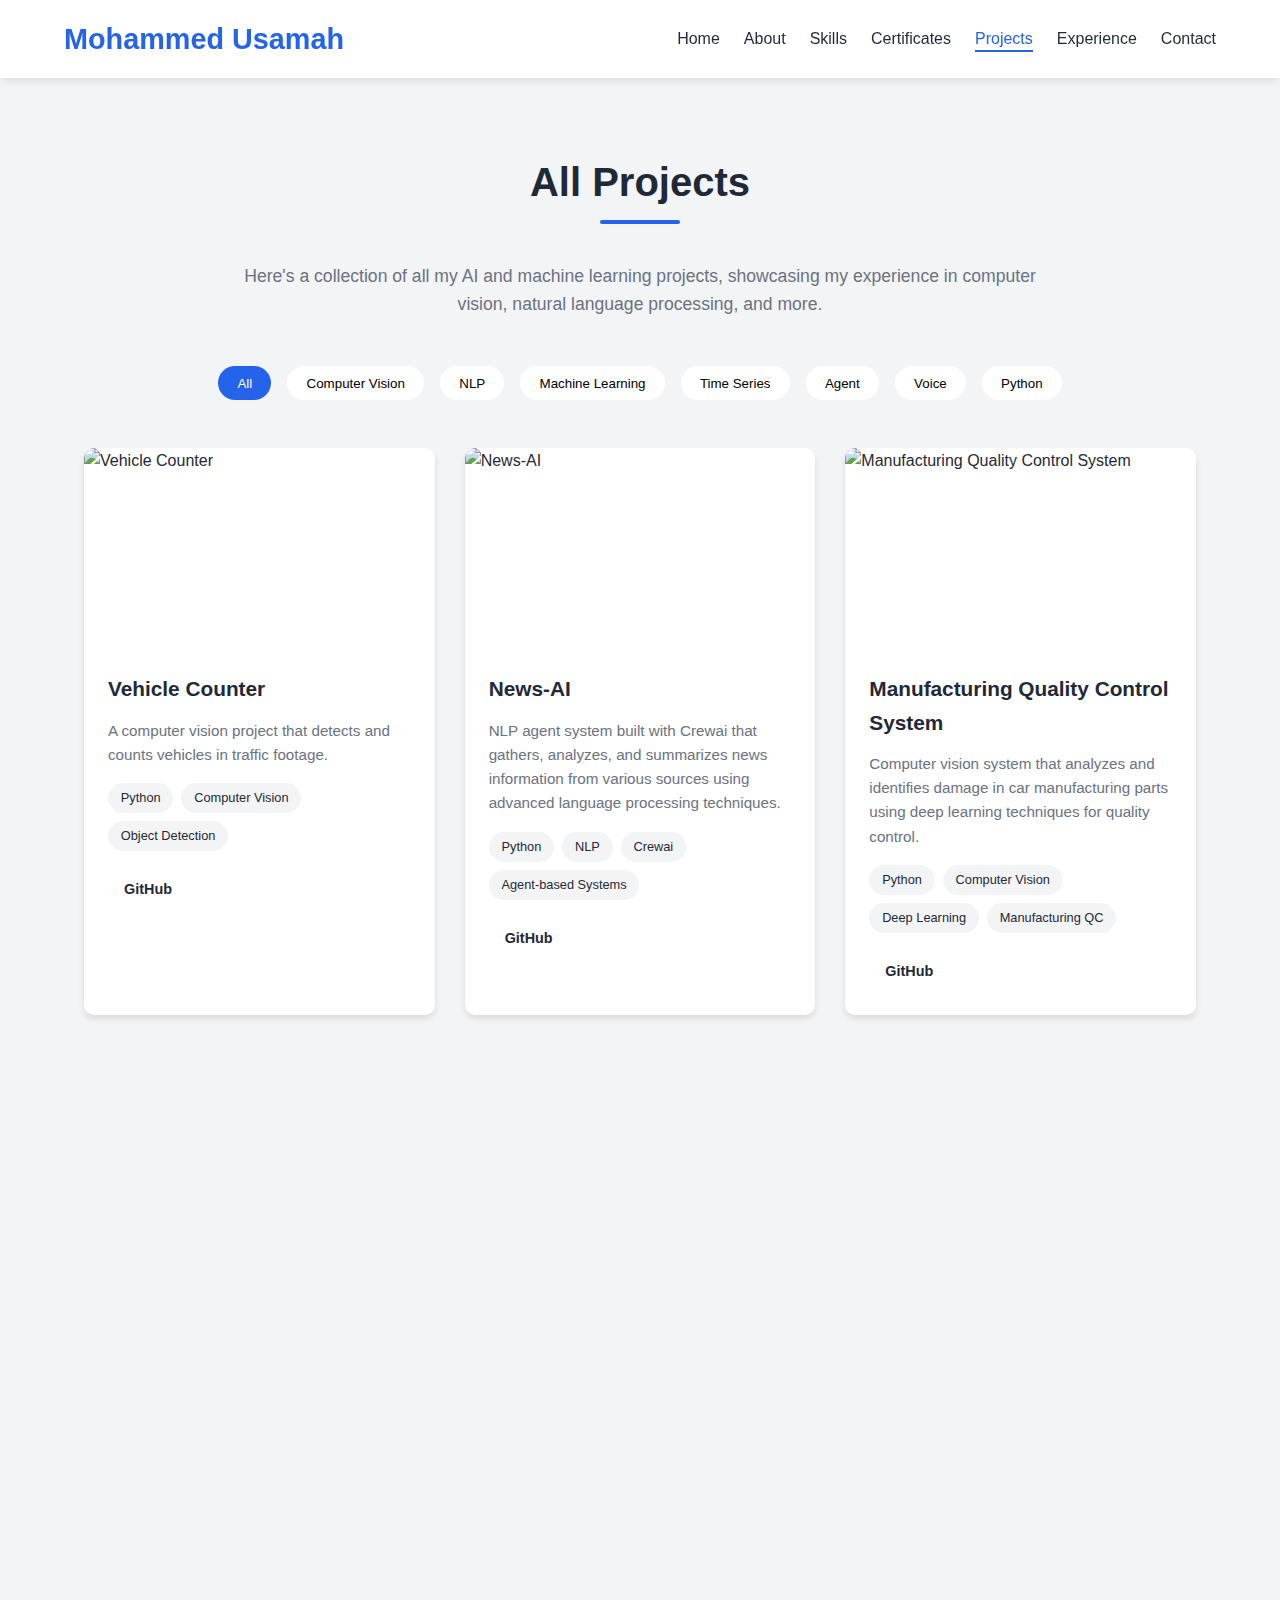
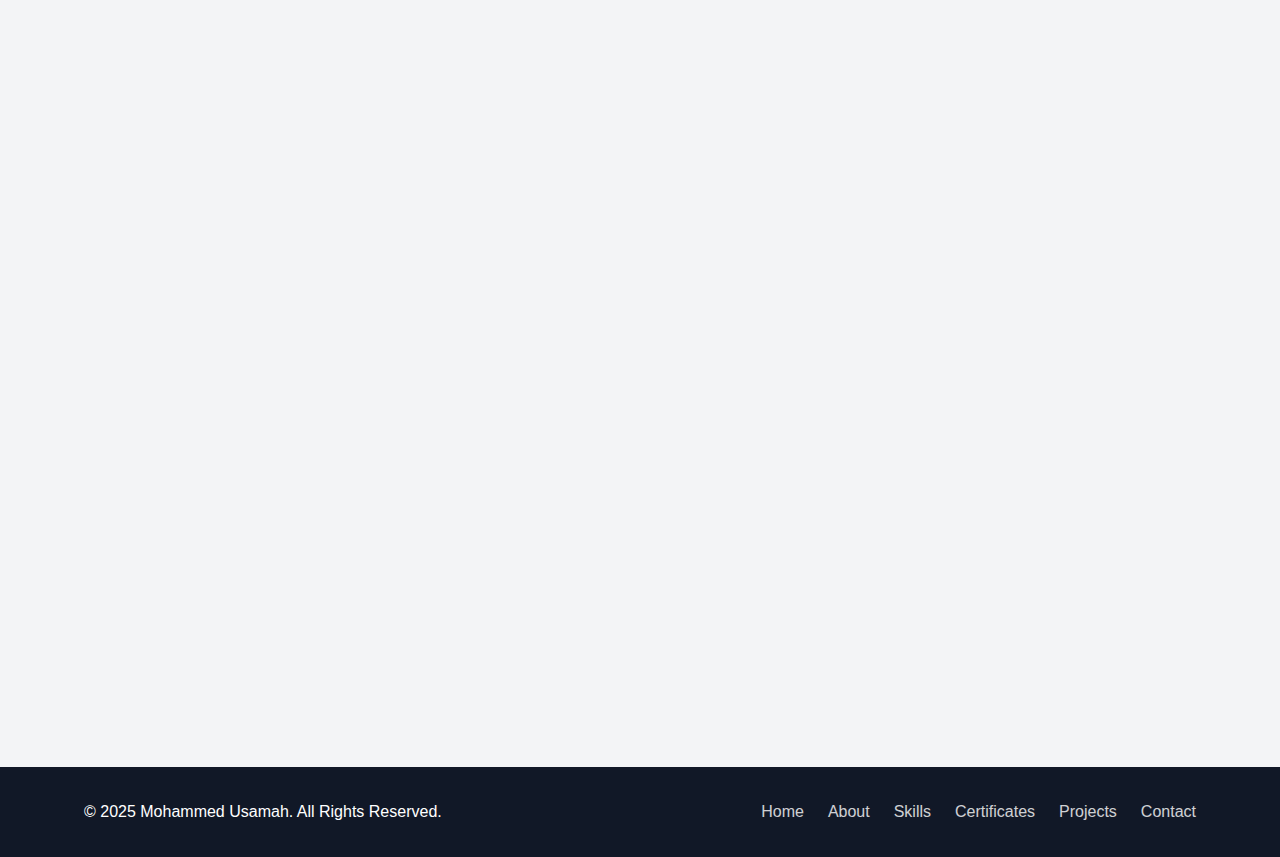
==== projects.html @ 5233985c "portfolio" ====
<!DOCTYPE html>
<html lang="en">
<head>
    <meta charset="UTF-8">
    <meta name="viewport" content="width=device-width, initial-scale=1.0">
    <title>Projects - Mohammed Usamah</title>
    <link rel="stylesheet" href="assets/css/style.css">
    <link rel="stylesheet" href="https://cdnjs.cloudflare.com/ajax/libs/font-awesome/6.4.0/css/all.min.css">
</head>
<body>
    <header>
        <nav>
            <div class="logo">
                <h1>Mohammed Usamah</h1>
            </div>
            <div class="menu-toggle">
                <i class="fas fa-bars"></i>
            </div>
            <ul class="nav-menu">
                <li><a href="index.html#home">Home</a></li>
                <li><a href="index.html#about">About</a></li>
                <li><a href="index.html#skills">Skills</a></li>
                <li><a href="index.html#certificates">Certificates</a></li>
                <li><a href="projects.html" class="active">Projects</a></li>
                <li><a href="index.html#experience">Experience</a></li>
                <li><a href="index.html#contact">Contact</a></li>
            </ul>
        </nav>
    </header>

    <section class="projects-page">
        <div class="container">
            <h1 class="section-title">All Projects</h1>
            <p class="projects-intro">
                Here's a collection of all my AI and machine learning projects, showcasing my experience in computer vision, natural language processing, and more.
            </p>
            
            <div class="project-filters">
                <button class="filter-btn active" data-filter="all">All</button>
                <button class="filter-btn" data-filter="computer-vision">Computer Vision</button>
                <button class="filter-btn" data-filter="nlp">NLP</button>
                <button class="filter-btn" data-filter="machine-learning">Machine Learning</button>
                <button class="filter-btn" data-filter="time-series">Time Series</button>
                <button class="filter-btn" data-filter="agent">Agent</button>
                <button class="filter-btn" data-filter="voice">Voice</button>
                <button class="filter-btn" data-filter="python">Python</button>
            </div>
            
            <div class="projects-grid">
                <!-- Project 1: Vehicle Counter -->
                <div class="project-card" data-category="computer-vision">
                    <div class="project-img">
                        <img src="https://images.unsplash.com/photo-1449965408869-eaa3f722e40d?ixlib=rb-4.0.3&ixid=M3wxMjA3fDB8MHxwaG90by1wYWdlfHx8fGVufDB8fHx8fA%3D%3D&auto=format&fit=crop&w=1470&q=80" alt="Vehicle Counter">
                    </div>
                    <div class="project-info">
                        <h3>Vehicle Counter</h3>
                        <p>A computer vision project that detects and counts vehicles in traffic footage.</p>
                        <div class="project-tags">
                            <span>Python</span>
                            <span>Computer Vision</span>
                            <span>Object Detection</span>
                        </div>
                        <div class="project-links">
                            <a href="https://github.com/M-Usamah/vechicle-counter" target="_blank" class="btn small-btn">GitHub</a>
                        </div>
                    </div>
                </div>

                <!-- Project 2: News-AI -->
                <div class="project-card" data-category="nlp agent">
                    <div class="project-img">
                        <img src="https://images.unsplash.com/photo-1585829365295-ab7cd400c167?ixlib=rb-4.0.3&ixid=M3wxMjA3fDB8MHxwaG90by1wYWdlfHx8fGVufDB8fHx8fA%3D%3D&auto=format&fit=crop&w=1470&q=80" alt="News-AI">
                    </div>
                    <div class="project-info">
                        <h3>News-AI</h3>
                        <p>NLP agent system built with Crewai that gathers, analyzes, and summarizes news information from various sources using advanced language processing techniques.</p>
                        <div class="project-tags">
                            <span>Python</span>
                            <span>NLP</span>
                            <span>Crewai</span>
                            <span>Agent-based Systems</span>
                        </div>
                        <div class="project-links">
                            <a href="https://github.com/M-Usamah/News-AI" target="_blank" class="btn small-btn">GitHub</a>
                        </div>
                    </div>
                </div>

                <!-- Project 3: Manufacturing Quality Control System -->
                <div class="project-card" data-category="computer-vision machine-learning">
                    <div class="project-img">
                        <img src="https://images.unsplash.com/photo-1595078475395-e8732d2d434a?ixlib=rb-4.0.3&ixid=M3wxMjA3fDB8MHxwaG90by1wYWdlfHx8fGVufDB8fHx8fA%3D%3D&auto=format&fit=crop&w=1470&q=80" alt="Manufacturing Quality Control System">
                    </div>
                    <div class="project-info">
                        <h3>Manufacturing Quality Control System</h3>
                        <p>Computer vision system that analyzes and identifies damage in car manufacturing parts using deep learning techniques for quality control.</p>
                        <div class="project-tags">
                            <span>Python</span>
                            <span>Computer Vision</span>
                            <span>Deep Learning</span>
                            <span>Manufacturing QC</span>
                        </div>
                        <div class="project-links">
                            <a href="https://github.com/M-Usamah/Damage_Detection" target="_blank" class="btn small-btn">GitHub</a>
                        </div>
                    </div>
                </div>

                <!-- Project 4: House Price Prediction -->
                <div class="project-card" data-category="machine-learning">
                    <div class="project-img">
                        <img src="https://images.unsplash.com/photo-1560518883-ce09059eeffa?ixlib=rb-4.0.3&ixid=M3wxMjA3fDB8MHxwaG90by1wYWdlfHx8fGVufDB8fHx8fA%3D%3D&auto=format&fit=crop&w=1473&q=80" alt="House Price Prediction">
                    </div>
                    <div class="project-info">
                        <h3>House Price Prediction</h3>
                        <p>Machine learning model that predicts house prices based on various features like location, size, and amenities using regression techniques.</p>
                        <div class="project-tags">
                            <span>Python</span>
                            <span>Regression</span>
                            <span>Data Analysis</span>
                            <span>Feature Engineering</span>
                        </div>
                        <div class="project-links">
                            <a href="https://github.com/M-Usamah/HousePrediction" target="_blank" class="btn small-btn">GitHub</a>
                        </div>
                    </div>
                </div>

                <!-- Project 5: Car Price Prediction -->
                <div class="project-card" data-category="machine-learning">
                    <div class="project-img">
                        <img src="https://images.unsplash.com/photo-1542282088-72c9c27ed0cd?ixlib=rb-4.0.3&ixid=M3wxMjA3fDB8MHxwaG90by1wYWdlfHx8fGVufDB8fHx8fA%3D%3D&auto=format&fit=crop&w=1374&q=80" alt="Car Price Prediction">
                    </div>
                    <div class="project-info">
                        <h3>Car Price Prediction</h3>
                        <p>Predictive model that estimates car prices based on features like make, model, year, and specifications using machine learning algorithms.</p>
                        <div class="project-tags">
                            <span>Python</span>
                            <span>Regression</span>
                            <span>Jupyter Notebook</span>
                            <span>Exploratory Data Analysis</span>
                        </div>
                        <div class="project-links">
                            <a href="https://github.com/M-Usamah/Car-Prediction" target="_blank" class="btn small-btn">GitHub</a>
                        </div>
                    </div>
                </div>

                <!-- Project 5: BTC Price Prediction -->
                <div class="project-card" data-category="machine-learning time-series">
                    <div class="project-img">
                        <img src="https://images.unsplash.com/photo-1518546305927-5a555bb7020d?ixlib=rb-4.0.3&ixid=M3wxMjA3fDB8MHxwaG90by1wYWdlfHx8fGVufDB8fHx8fA%3D%3D&auto=format&fit=crop&w=1469&q=80" alt="BTC Price Prediction">
                    </div>
                    <div class="project-info">
                        <h3>BTC Price Prediction</h3>
                        <p>Time series analysis and prediction model for Bitcoin prices using historical data and advanced forecasting techniques.</p>
                        <div class="project-tags">
                            <span>Python</span>
                            <span>Time Series</span>
                            <span>LSTM</span>
                            <span>Financial Forecasting</span>
                        </div>
                        <div class="project-links">
                            <a href="https://github.com/M-Usamah/" target="_blank" class="btn small-btn">GitHub</a>
                        </div>
                    </div>
                </div>
                
                <!-- Project 6: GreenHouse Gas Emission Prediction -->
                <div class="project-card" data-category="machine-learning time-series">
                    <div class="project-img">
                        <img src="https://images.unsplash.com/photo-1580867532901-7d3e98407047?ixlib=rb-4.0.3&ixid=M3wxMjA3fDB8MHxwaG90by1wYWdlfHx8fGVufDB8fHx8fA%3D%3D&auto=format&fit=crop&w=1473&q=80" alt="GreenHouse Gas Emission">
                    </div>
                    <div class="project-info">
                        <h3>GreenHouse Gas Emission Prediction</h3>
                        <p>Time series forecasting model that predicts greenhouse gas emissions for the next 30 years using historical environmental data and advanced ML techniques.</p>
                        <div class="project-tags">
                            <span>Python</span>
                            <span>Time Series</span>
                            <span>Environmental Modeling</span>
                            <span>Forecasting</span>
                        </div>
                        <div class="project-links">
                            <a href="https://github.com/M-Usamah/" target="_blank" class="btn small-btn">GitHub</a>
                        </div>
                    </div>
                </div>
                
                <!-- Project 7: ReadAny - Voice -->
                <div class="project-card" data-category="voice python">
                    <div class="project-img">
                        <img src="https://images.unsplash.com/photo-1544947950-fa07a98d237f?ixlib=rb-4.0.3&ixid=M3wxMjA3fDB8MHxwaG90by1wYWdlfHx8fGVufDB8fHx8fA%3D%3D&auto=format&fit=crop&w=1074&q=80" alt="ReadAny">
                    </div>
                    <div class="project-info">
                        <h3>ReadAny</h3>
                        <p>An application that can read books and PDFs aloud, utilizing text-to-speech technology to provide an audio experience of written content.</p>
                        <div class="project-tags">
                            <span>Python</span>
                            <span>Voice Processing</span>
                            <span>TTS</span>
                            <span>PDF Processing</span>
                        </div>
                        <div class="project-links">
                            <a href="https://github.com/M-Usamah/readAny" target="_blank" class="btn small-btn">GitHub</a>
                        </div>
                    </div>
                </div>
                
                <!-- Project 8: DeepFake Voice Detection - Voice -->
                <div class="project-card" data-category="voice machine-learning">
                    <div class="project-img">
                        <img src="https://images.unsplash.com/photo-1589254065878-42c9da997008?ixlib=rb-4.0.3&ixid=M3wxMjA3fDB8MHxwaG90by1wYWdlfHx8fGVufDB8fHx8fA%3D%3D&auto=format&fit=crop&w=1470&q=80" alt="DeepFake Voice Detection">
                    </div>
                    <div class="project-info">
                        <h3>DeepFake Voice Detection</h3>
                        <p>Machine learning system that analyzes audio to identify artificially generated or manipulated voices using spectral analysis and deep learning.</p>
                        <div class="project-tags">
                            <span>Python</span>
                            <span>Deep Learning</span>
                            <span>Audio Processing</span>
                            <span>Spectrogram Analysis</span>
                        </div>
                        <div class="project-links">
                            <a href="https://github.com/M-Usamah/" target="_blank" class="btn small-btn">GitHub</a>
                        </div>
                    </div>
                </div>
                
                <!-- Project 9: Bird Voice Classification - Voice -->
                <div class="project-card" data-category="voice machine-learning">
                    <div class="project-img">
                        <img src="https://images.unsplash.com/photo-1552728089-57bdde30beb3?ixlib=rb-4.0.3&ixid=M3wxMjA3fDB8MHxwaG90by1wYWdlfHx8fGVufDB8fHx8fA%3D%3D&auto=format&fit=crop&w=1025&q=80" alt="Bird Voice Classification">
                    </div>
                    <div class="project-info">
                        <h3>Bird Voice Classification</h3>
                        <p>Machine learning model that identifies bird species based on their songs and calls using audio processing and classification algorithms.</p>
                        <div class="project-tags">
                            <span>Python</span>
                            <span>Audio Classification</span>
                            <span>CNN</span>
                            <span>Feature Extraction</span>
                        </div>
                        <div class="project-links">
                            <a href="https://github.com/M-Usamah/" target="_blank" class="btn small-btn">GitHub</a>
                        </div>
                    </div>
                </div>
                
                <!-- Project 10: Youtube Downloader - Python -->
                <div class="project-card" data-category="python">
                    <div class="project-img">
                        <img src="https://images.unsplash.com/photo-1611162616475-46b635cb6868?ixlib=rb-4.0.3&ixid=M3wxMjA3fDB8MHxwaG90by1wYWdlfHx8fGVufDB8fHx8fA%3D%3D&auto=format&fit=crop&w=1074&q=80" alt="Youtube Downloader">
                    </div>
                    <div class="project-info">
                        <h3>Youtube Downloader</h3>
                        <p>A Python application with GUI that allows users to download videos and audio from YouTube with various quality options.</p>
                        <div class="project-tags">
                            <span>Python</span>
                            <span>GUI</span>
                            <span>API Integration</span>
                        </div>
                        <div class="project-links">
                            <a href="https://github.com/M-Usamah/Youtube-Downloader" target="_blank" class="btn small-btn">GitHub</a>
                        </div>
                    </div>
                </div>
                
                <!-- Project 11: Anime Web Scraper - Python -->
                <div class="project-card" data-category="python">
                    <div class="project-img">
                        <img src="https://images.unsplash.com/photo-1578632767115-351597cf2477?ixlib=rb-4.0.3&ixid=M3wxMjA3fDB8MHxwaG90by1wYWdlfHx8fGVufDB8fHx8fA%3D%3D&auto=format&fit=crop&w=1470&q=80" alt="Anime Web Scraping">
                    </div>
                    <div class="project-info">
                        <h3>Anime Latest Episode WebScrapper</h3>
                        <p>Python script that scrapes anime websites to track and notify users about the latest episodes of their favorite anime series.</p>
                        <div class="project-tags">
                            <span>Python</span>
                            <span>Web Scraping</span>
                            <span>Automation</span>
                        </div>
                        <div class="project-links">
                            <a href="https://github.com/M-Usamah/Anime-web-scraping" target="_blank" class="btn small-btn">GitHub</a>
                        </div>
                    </div>
                </div>
                
                <!-- Project 12: QR Code Generator - Python -->
                <div class="project-card" data-category="python">
                    <div class="project-img">
                        <img src="https://images.unsplash.com/photo-1605236453806-6ff36851218e?ixlib=rb-4.0.3&ixid=M3wxMjA3fDB8MHxwaG90by1wYWdlfHx8fGVufDB8fHx8fA%3D%3D&auto=format&fit=crop&w=1074&q=80" alt="QR Code Generator">
                    </div>
                    <div class="project-info">
                        <h3>QR Code Generator</h3>
                        <p>Python utility that generates QR codes from text or URLs with customizable settings for size and error correction.</p>
                        <div class="project-tags">
                            <span>Python</span>
                            <span>Image Processing</span>
                            <span>Data Encoding</span>
                        </div>
                        <div class="project-links">
                            <a href="https://github.com/M-Usamah/QRCode" target="_blank" class="btn small-btn">GitHub</a>
                        </div>
                    </div>
                </div>
                
                <!-- Project 13: Speed Test - Python -->
                <div class="project-card" data-category="python">
                    <div class="project-img">
                        <img src="https://images.unsplash.com/photo-1495856458515-0637185db551?ixlib=rb-4.0.3&ixid=M3wxMjA3fDB8MHxwaG90by1wYWdlfHx8fGVufDB8fHx8fA%3D%3D&auto=format&fit=crop&w=1470&q=80" alt="Speed Test">
                    </div>
                    <div class="project-info">
                        <h3>Speed Test</h3>
                        <p>Python application that measures internet connection speed including download, upload speeds and ping, with a clean user interface.</p>
                        <div class="project-tags">
                            <span>Python</span>
                            <span>Networking</span>
                            <span>Data Visualization</span>
                        </div>
                        <div class="project-links">
                            <a href="https://github.com/M-Usamah/" target="_blank" class="btn small-btn">GitHub</a>
                        </div>
                    </div>
                </div>
                
                <!-- Project 14: Research Paper Summary - NLP -->
                <div class="project-card" data-category="nlp">
                    <div class="project-img">
                        <img src="https://images.unsplash.com/photo-1532153955177-f59af40d6472?ixlib=rb-4.0.3&ixid=M3wxMjA3fDB8MHxwaG90by1wYWdlfHx8fGVufDB8fHx8fA%3D%3D&auto=format&fit=crop&w=1074&q=80" alt="Research Paper Summary">
                    </div>
                    <div class="project-info">
                        <h3>Summary of Research Paper</h3>
                        <p>NLP system that generates concise and accurate summaries of academic research papers while preserving key findings, methodology, and conclusions.</p>
                        <div class="project-tags">
                            <span>Python</span>
                            <span>NLP</span>
                            <span>Text Summarization</span>
                            <span>Transformers</span>
                        </div>
                        <div class="project-links">
                            <a href="https://github.com/M-Usamah/" target="_blank" class="btn small-btn">GitHub</a>
                        </div>
                    </div>
                </div>
                
                <!-- Project 15: Card Detection - ML -->
                <div class="project-card" data-category="machine-learning computer-vision">
                    <div class="project-img">
                        <img src="https://images.unsplash.com/photo-1529480384838-c1681c84aca5?ixlib=rb-4.0.3&ixid=M3wxMjA3fDB8MHxwaG90by1wYWdlfHx8fGVufDB8fHx8fA%3D%3D&auto=format&fit=crop&w=1074&q=80" alt="Card Detection">
                    </div>
                    <div class="project-info">
                        <h3>Card Detection</h3>
                        <p>Computer vision model that can identify and classify playing cards from images, even with partial visibility, overlapping cards, or varied lighting conditions.</p>
                        <div class="project-tags">
                            <span>Python</span>
                            <span>Computer Vision</span>
                            <span>Object Detection</span>
                            <span>Image Classification</span>
                        </div>
                        <div class="project-links">
                            <a href="https://github.com/M-Usamah/" target="_blank" class="btn small-btn">GitHub</a>
                        </div>
                    </div>
                </div>
            </div>
        </div>
    </section>

    <footer>
        <div class="container">
            <div class="footer-content">
                <p>&copy; 2025 Mohammed Usamah. All Rights Reserved.</p>
                <div class="footer-links">
                    <a href="index.html#home">Home</a>
                    <a href="index.html#about">About</a>
                    <a href="index.html#skills">Skills</a>
                    <a href="index.html#certificates">Certificates</a>
                    <a href="projects.html">Projects</a>
                    <a href="index.html#contact">Contact</a>
                </div>
            </div>
        </div>
    </footer>

    <script src="assets/js/script.js"></script>
</body>
</html>
---- assets/css/style.css ----
/* Reset and base styles */
* {
    margin: 0;
    padding: 0;
    box-sizing: border-box;
    font-family: 'Segoe UI', Tahoma, Geneva, Verdana, sans-serif;
}

:root {
    --primary-color: #2563eb;
    --secondary-color: #1e40af;
    --accent-color: #3b82f6;
    --text-color: #1f2937;
    --light-text: #6b7280;
    --bg-color: #ffffff;
    --light-bg: #f3f4f6;
    --dark-bg: #111827;
    --border-color: #e5e7eb;
    --card-shadow: 0 4px 6px rgba(0, 0, 0, 0.1);
    --transition: all 0.3s ease;
}

html {
    scroll-behavior: smooth;
}

body {
    color: var(--text-color);
    background-color: var(--bg-color);
    line-height: 1.6;
    overflow-x: hidden;
}

a {
    text-decoration: none;
    color: inherit;
}

ul {
    list-style: none;
}

img {
    max-width: 100%;
    height: auto;
}

.container {
    width: 90%;
    max-width: 1200px;
    margin: 0 auto;
    padding: 0 20px;
}

.section-title {
    font-size: 2.5rem;
    margin-bottom: 3rem;
    text-align: center;
    position: relative;
    color: var(--text-color);
}

.section-title::after {
    content: '';
    position: absolute;
    width: 80px;
    height: 4px;
    background-color: var(--primary-color);
    bottom: -10px;
    left: 50%;
    transform: translateX(-50%);
    border-radius: 2px;
}

.btn {
    display: inline-block;
    padding: 0.8rem 1.5rem;
    border-radius: 5px;
    font-weight: 600;
    cursor: pointer;
    transition: var(--transition);
    text-align: center;
}

.primary-btn {
    background-color: var(--primary-color);
    color: white;
}

.primary-btn:hover {
    background-color: var(--secondary-color);
    transform: translateY(-3px);
}

.secondary-btn {
    background-color: transparent;
    color: var(--primary-color);
    border: 2px solid var(--primary-color);
}

.secondary-btn:hover {
    background-color: var(--primary-color);
    color: white;
    transform: translateY(-3px);
}

.small-btn {
    padding: 0.5rem 1rem;
    font-size: 0.9rem;
}

/* Header and Navigation */
header {
    position: fixed;
    width: 100%;
    background-color: rgba(255, 255, 255, 0.95);
    box-shadow: 0 2px 10px rgba(0, 0, 0, 0.1);
    z-index: 1000;
    transition: var(--transition);
}

header.scrolled {
    box-shadow: 0 5px 15px rgba(0, 0, 0, 0.1);
}

nav {
    display: flex;
    justify-content: space-between;
    align-items: center;
    padding: 1rem 5%;
}

.logo h1 {
    font-size: 1.8rem;
    font-weight: 700;
    color: var(--primary-color);
}

.nav-menu {
    display: flex;
    gap: 1.5rem;
}

.nav-menu a {
    font-weight: 500;
    position: relative;
    transition: var(--transition);
}

.nav-menu a::after {
    content: '';
    position: absolute;
    width: 0;
    height: 2px;
    background-color: var(--primary-color);
    bottom: -5px;
    left: 0;
    transition: var(--transition);
}

.nav-menu a:hover, .nav-menu a.active {
    color: var(--primary-color);
}

.nav-menu a:hover::after, .nav-menu a.active::after {
    width: 100%;
}

.menu-toggle {
    display: none;
    font-size: 1.5rem;
    cursor: pointer;
}

/* Hero Section */
.hero {
    height: 100vh;
    background: linear-gradient(rgba(0, 0, 0, 0.65), rgba(0, 0, 0, 0.65)), url('https://images.unsplash.com/photo-1620712943543-bcc4688e7485?ixlib=rb-4.0.3&ixid=M3wxMjA3fDB8MHxwaG90by1wYWdlfHx8fGVufDB8fHx8fA%3D%3D&auto=format&fit=crop&w=1470&q=80');
    background-size: cover;
    background-position: center;
    background-attachment: fixed;
    display: flex;
    align-items: center;
    justify-content: center;
    text-align: center;
    color: white;
    padding: 0 20px;
}

.hero-content {
    max-width: 800px;
}

.hero-content h1 {
    font-size: 3.5rem;
    margin-bottom: 0.5rem;
    font-weight: 700;
}

.hero-content h2 {
    font-size: 2rem;
    margin-bottom: 1rem;
    color: var(--accent-color);
}

.hero-content p {
    font-size: 1.2rem;
    margin-bottom: 2rem;
    opacity: 0.9;
}

.hero-btns {
    display: flex;
    gap: 1rem;
    justify-content: center;
}

/* About Section */
.about {
    padding: 100px 0;
    background-color: var(--light-bg);
}

.about-content {
    display: flex;
    gap: 50px;
    align-items: center;
}

.about-img {
    flex: 1;
    text-align: center;
}

.about-img img {
    width: 300px;
    height: 300px;
    object-fit: cover;
    border-radius: 50%;
    border: 5px solid white;
    box-shadow: var(--card-shadow);
}

.about-text {
    flex: 2;
}

.about-text h3 {
    font-size: 1.8rem;
    margin-bottom: 1rem;
    color: var(--primary-color);
}

.about-text p {
    margin-bottom: 1.5rem;
    color: var(--text-color);
}

.about-links {
    display: flex;
    gap: 1rem;
    flex-wrap: wrap;
    margin-top: 2rem;
}

.social-link {
    display: flex;
    align-items: center;
    gap: 0.5rem;
    font-weight: 500;
    transition: var(--transition);
}

.social-link:hover {
    color: var(--primary-color);
}

/* Skills Section */
.skills {
    padding: 100px 0;
}

.skills-container {
    display: grid;
    grid-template-columns: repeat(auto-fit, minmax(300px, 1fr));
    gap: 40px;
}

.skill-category h3 {
    font-size: 1.5rem;
    margin-bottom: 1.5rem;
    color: var(--primary-color);
    text-align: center;
}

.skills-list {
    display: flex;
    flex-direction: column;
    gap: 1.2rem;
}

.skill-item {
    display: flex;
    flex-direction: column;
    gap: 0.5rem;
}

.skill-item span {
    font-weight: 500;
}

.skill-progress {
    height: 10px;
    background-color: var(--light-bg);
    border-radius: 5px;
    overflow: hidden;
}

.progress {
    height: 100%;
    background-color: var(--primary-color);
    border-radius: 5px;
}

/* Projects Section */
.projects {
    padding: 100px 0;
    background-color: var(--light-bg);
}

.project-filters {
    display: flex;
    justify-content: center;
    gap: 1rem;
    margin-bottom: 2.5rem;
    flex-wrap: wrap;
}

.filter-btn {
    padding: 0.6rem 1.2rem;
    border: none;
    background-color: white;
    border-radius: 30px;
    cursor: pointer;
    font-weight: 500;
    transition: var(--transition);
}

.filter-btn:hover, .filter-btn.active {
    background-color: var(--primary-color);
    color: white;
}

.projects-grid {
    display: grid;
    grid-template-columns: repeat(auto-fill, minmax(320px, 1fr));
    gap: 30px;
}

.project-card {
    background-color: white;
    border-radius: 10px;
    overflow: hidden;
    box-shadow: var(--card-shadow);
    transition: var(--transition);
}

.project-card:hover {
    transform: translateY(-5px);
    box-shadow: 0 10px 20px rgba(0, 0, 0, 0.1);
}

.project-img {
    height: 200px;
    overflow: hidden;
}

.project-img img {
    width: 100%;
    height: 100%;
    object-fit: cover;
    transition: var(--transition);
}

.project-card:hover .project-img img {
    transform: scale(1.05);
}

.project-info {
    padding: 1.5rem;
}

.project-info h3 {
    font-size: 1.3rem;
    margin-bottom: 0.8rem;
    color: var(--text-color);
}

.project-info p {
    color: var(--light-text);
    margin-bottom: 1rem;
    font-size: 0.95rem;
}

.project-tags {
    display: flex;
    gap: 0.5rem;
    flex-wrap: wrap;
    margin-bottom: 1.2rem;
}

.project-tags span {
    background-color: var(--light-bg);
    padding: 0.3rem 0.8rem;
    border-radius: 20px;
    font-size: 0.8rem;
    font-weight: 500;
}

.project-links {
    display: flex;
    gap: 1rem;
}

.more-projects-btn {
    text-align: center;
    margin-top: 3rem;
}

.more-projects-btn .btn {
    padding: 0.8rem 2rem;
    font-size: 1.1rem;
}

/* Projects Page */
.projects-page {
    padding: 150px 0 100px;
    background-color: var(--light-bg);
}

.projects-page .section-title {
    margin-top: 0;
}

.projects-intro {
    text-align: center;
    max-width: 800px;
    margin: 0 auto 3rem;
    color: var(--light-text);
    font-size: 1.1rem;
}

.projects-page .projects-grid {
    margin-top: 3rem;
}

/* Certificates Section */
.certificates {
    padding: 100px 0;
}

.certificates-container {
    display: grid;
    grid-template-columns: repeat(auto-fit, minmax(300px, 1fr));
    gap: 30px;
}

.certificate-card {
    background-color: white;
    border-radius: 10px;
    box-shadow: var(--card-shadow);
    padding: 2rem;
    display: flex;
    gap: 1.5rem;
    transition: var(--transition);
}

.certificate-card:hover {
    transform: translateY(-5px);
    box-shadow: 0 10px 20px rgba(0, 0, 0, 0.1);
}

.certificate-icon {
    color: var(--primary-color);
    font-size: 2.5rem;
    display: flex;
    align-items: flex-start;
    justify-content: center;
}

.certificate-content h3 {
    font-size: 1.3rem;
    margin-bottom: 0.5rem;
    color: var(--text-color);
}

.certificate-issuer {
    color: var(--primary-color);
    font-weight: 500;
    margin-bottom: 0.3rem;
}

.certificate-date {
    color: var(--light-text);
    font-size: 0.9rem;
    margin-bottom: 0.8rem;
}

.certificate-desc {
    color: var(--text-color);
    font-size: 0.95rem;
}

/* Experience Section */
.experience {
    padding: 100px 0;
}

.timeline {
    position: relative;
    max-width: 800px;
    margin: 0 auto;
}

.timeline::before {
    content: '';
    position: absolute;
    width: 3px;
    background-color: var(--border-color);
    top: 0;
    bottom: 0;
    left: 50%;
    transform: translateX(-50%);
}

.timeline-item {
    padding: 20px 0;
    position: relative;
    width: 50%;
    left: 0;
}

.timeline-item:nth-child(even) {
    left: 50%;
}

.timeline-dot {
    width: 20px;
    height: 20px;
    background-color: var(--primary-color);
    border-radius: 50%;
    position: absolute;
    top: 25px;
    right: -10px;
    z-index: 10;
}

.timeline-item:nth-child(even) .timeline-dot {
    left: -10px;
}

.timeline-content {
    padding: 20px;
    background-color: white;
    border-radius: 10px;
    box-shadow: var(--card-shadow);
    margin-right: 40px;
    position: relative;
}

.timeline-item:nth-child(even) .timeline-content {
    margin-right: 0;
    margin-left: 40px;
}

.timeline-date {
    background-color: var(--primary-color);
    color: white;
    display: inline-block;
    padding: 0.4rem 1rem;
    border-radius: 20px;
    font-size: 0.9rem;
    font-weight: 500;
    margin-bottom: 1rem;
}

.timeline-content h3 {
    font-size: 1.4rem;
    margin-bottom: 0.3rem;
    color: var(--text-color);
}

.timeline-content h4 {
    font-size: 1.1rem;
    margin-bottom: 1rem;
    color: var(--light-text);
    font-weight: 400;
}

.timeline-list {
    margin-top: 1rem;
    padding-left: 1.5rem;
}

.timeline-list li {
    margin-bottom: 0.5rem;
    position: relative;
}

.timeline-list li::before {
    content: '•';
    color: var(--primary-color);
    font-weight: bold;
    position: absolute;
    left: -1rem;
}

/* Contact Section */
.contact {
    padding: 100px 0;
    background-color: var(--light-bg);
}

.contact-content {
    display: grid;
    grid-template-columns: repeat(auto-fit, minmax(300px, 1fr));
    gap: 50px;
}

.contact-info {
    display: flex;
    flex-direction: column;
    gap: 2rem;
}

.contact-item {
    display: flex;
    flex-direction: column;
    align-items: center;
    text-align: center;
}

.contact-item i {
    font-size: 2rem;
    color: var(--primary-color);
    margin-bottom: 1rem;
}

.contact-item h3 {
    font-size: 1.2rem;
    margin-bottom: 0.5rem;
}

.contact-social {
    display: flex;
    justify-content: center;
    gap: 1.5rem;
    margin-top: 1rem;
}

.contact-social a {
    width: 45px;
    height: 45px;
    border-radius: 50%;
    background-color: white;
    display: flex;
    align-items: center;
    justify-content: center;
    font-size: 1.2rem;
    transition: var(--transition);
    color: var(--text-color);
    box-shadow: var(--card-shadow);
}

.contact-social a:hover {
    background-color: var(--primary-color);
    color: white;
    transform: translateY(-3px);
}

.contact-form {
    background-color: white;
    padding: 2rem;
    border-radius: 10px;
    box-shadow: var(--card-shadow);
}

.input-group {
    margin-bottom: 1.5rem;
}

.input-group input,
.input-group textarea {
    width: 100%;
    padding: 1rem;
    border: 1px solid var(--border-color);
    border-radius: 5px;
    outline: none;
    transition: var(--transition);
    font-size: 1rem;
}

.input-group textarea {
    height: 150px;
    resize: none;
}

.input-group input:focus,
.input-group textarea:focus {
    border-color: var(--primary-color);
}

/* Footer */
footer {
    padding: 2rem 0;
    background-color: var(--dark-bg);
    color: white;
}

.footer-content {
    display: flex;
    justify-content: space-between;
    align-items: center;
    flex-wrap: wrap;
    gap: 1rem;
}

.footer-links {
    display: flex;
    gap: 1.5rem;
    flex-wrap: wrap;
}

.footer-links a {
    opacity: 0.8;
    transition: var(--transition);
}

.footer-links a:hover {
    opacity: 1;
    color: var(--accent-color);
}

/* Responsive Design */
@media (max-width: 992px) {
    .section-title {
        font-size: 2rem;
    }
    
    .hero-content h1 {
        font-size: 2.8rem;
    }
    
    .hero-content h2 {
        font-size: 1.6rem;
    }
    
    .about-content {
        flex-direction: column;
        text-align: center;
    }
    
    .about-img img {
        width: 250px;
        height: 250px;
    }
    
    .about-links {
        justify-content: center;
    }
    
    .timeline::before {
        left: 40px;
    }
    
    .timeline-item,
    .timeline-item:nth-child(even) {
        width: 100%;
        left: 0;
    }
    
    .timeline-dot,
    .timeline-item:nth-child(even) .timeline-dot {
        left: 30px;
    }
    
    .timeline-content,
    .timeline-item:nth-child(even) .timeline-content {
        margin-left: 80px;
        margin-right: 0;
    }
    
    .certificate-card {
        flex-direction: column;
        align-items: center;
        text-align: center;
    }
    
    .certificate-icon {
        margin-bottom: 1rem;
    }
}

@media (max-width: 768px) {
    .menu-toggle {
        display: block;
    }
    
    .nav-menu {
        position: fixed;
        top: 70px;
        right: -300px;
        width: 280px;
        height: calc(100vh - 70px);
        background-color: white;
        flex-direction: column;
        padding: 2rem;
        box-shadow: -5px 0 15px rgba(0, 0, 0, 0.1);
        transition: var(--transition);
    }
    
    .nav-menu.active {
        right: 0;
    }
    
    .hero-content h1 {
        font-size: 2.5rem;
    }
    
    .hero-btns {
        flex-direction: column;
        gap: 1rem;
    }
    
    .project-filters {
        overflow-x: auto;
        padding-bottom: 1rem;
        justify-content: flex-start;
    }
}

@media (max-width: 576px) {
    .section-title {
        font-size: 1.8rem;
    }
    
    .hero-content h1 {
        font-size: 2rem;
    }
    
    .hero-content h2 {
        font-size: 1.3rem;
    }
    
    .hero-content p {
        font-size: 1rem;
    }
    
    .footer-content {
        flex-direction: column;
        gap: 1.5rem;
        text-align: center;
    }
    
    .footer-links {
        justify-content: center;
    }
}
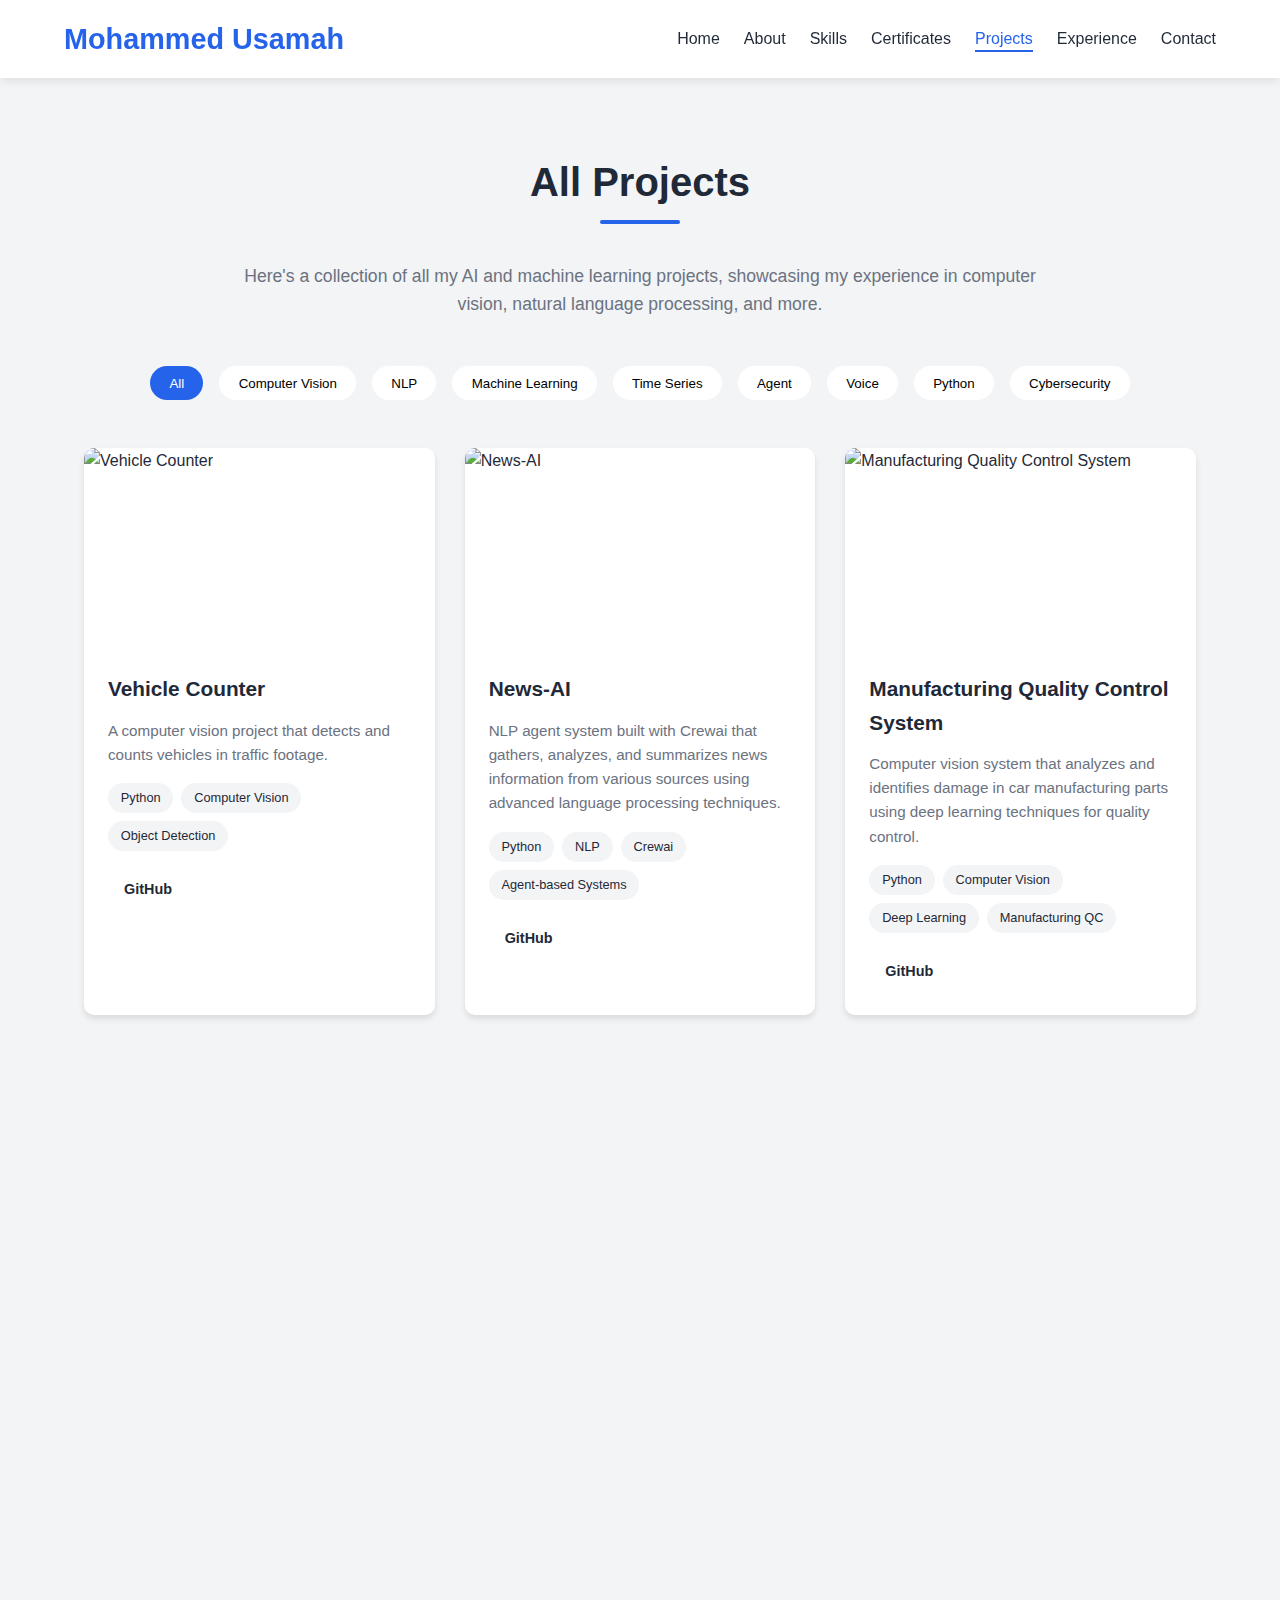
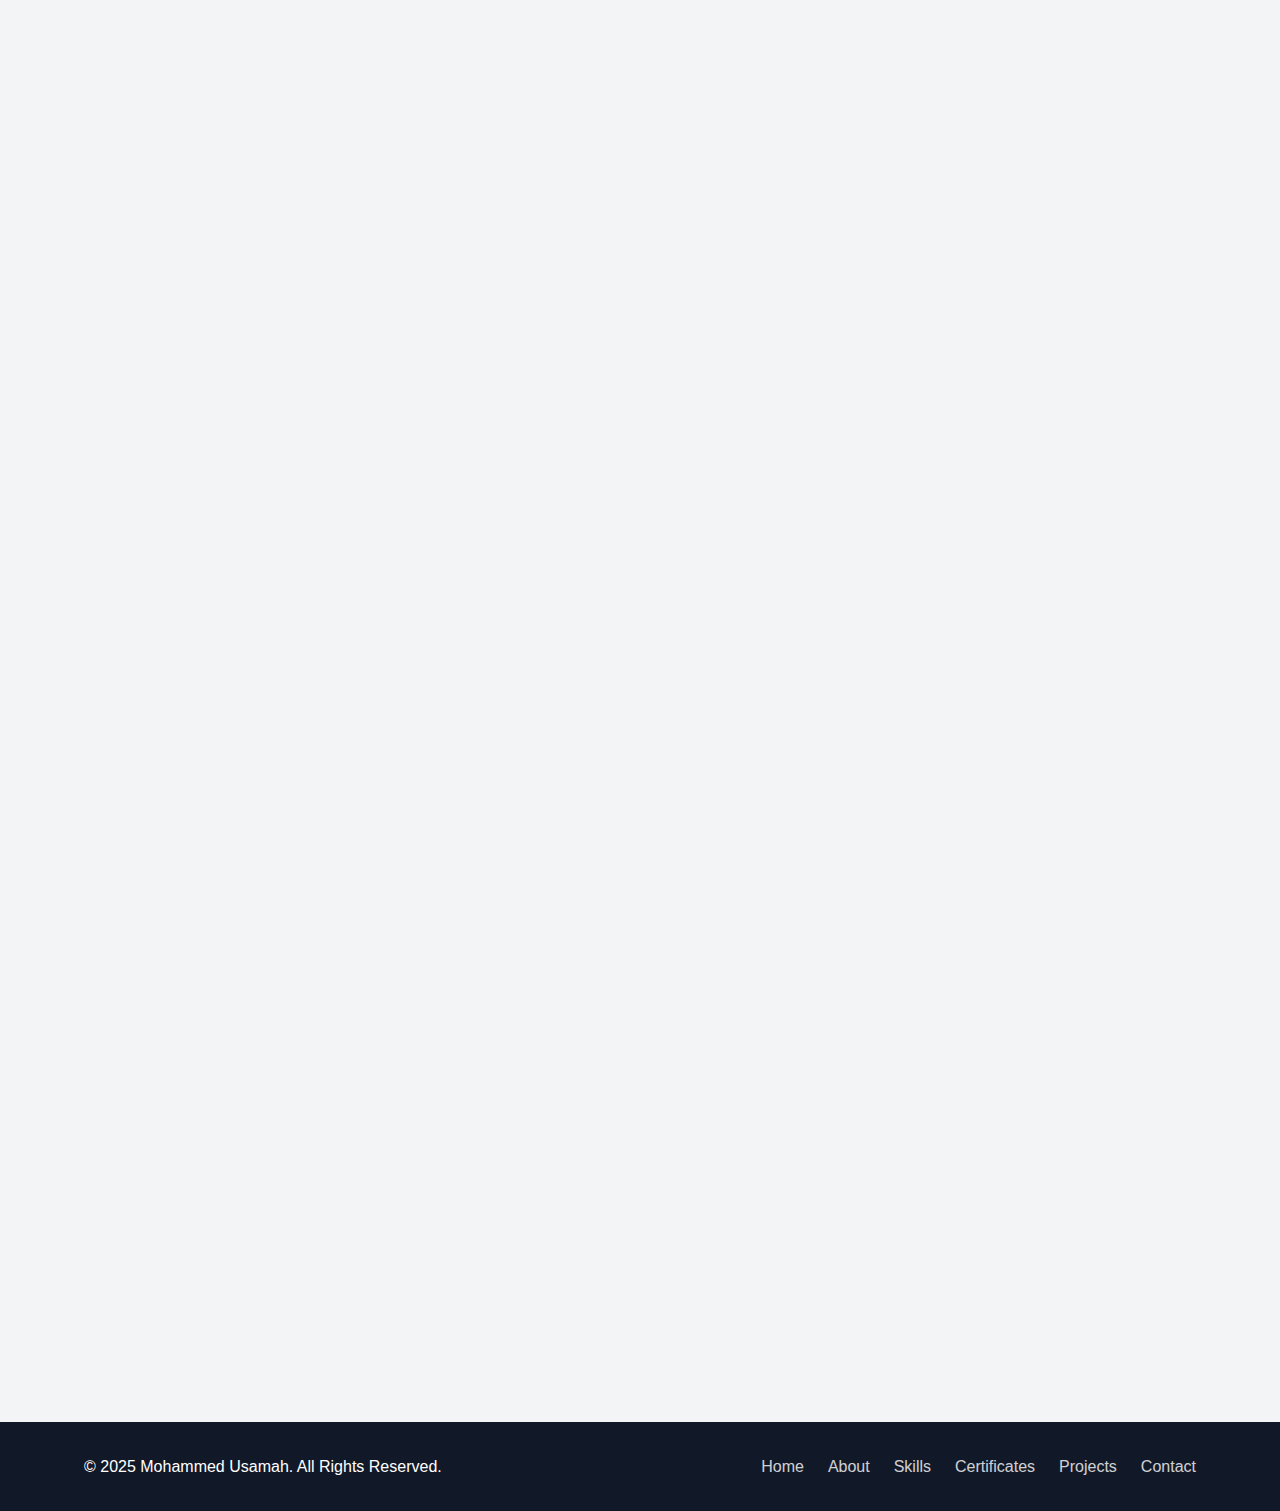
==== commit 85fc03e2: "adding new project" ====
--- a/projects.html
+++ b/projects.html
@@ -44,6 +44,7 @@
                 <button class="filter-btn" data-filter="agent">Agent</button>
                 <button class="filter-btn" data-filter="voice">Voice</button>
                 <button class="filter-btn" data-filter="python">Python</button>
+                <button class="filter-btn" data-filter="cybersecurity">Cybersecurity</button>
             </div>
             
             <div class="projects-grid">
@@ -358,6 +359,86 @@
                         </div>
                         <div class="project-links">
                             <a href="https://github.com/M-Usamah/" target="_blank" class="btn small-btn">GitHub</a>
+                        </div>
+                    </div>
+                </div>
+
+                <!-- Project 11: Network Intrusion Detection System -->
+                <div class="project-card" data-category="cybersecurity machine-learning">
+                    <div class="project-img">
+                        <img src="https://images.unsplash.com/photo-1550751827-4bd374c3f58b?ixlib=rb-4.0.3&ixid=M3wxMjA3fDB8MHxwaG90by1wYWdlfHx8fGVufDB8fHx8fA%3D%3D&auto=format&fit=crop&w=1470&q=80" alt="Network Intrusion Detection System">
+                    </div>
+                    <div class="project-info">
+                        <h3>Network Intrusion Detection System</h3>
+                        <p>A machine learning-based system that detects and prevents network intrusions by analyzing network traffic patterns and identifying suspicious activities in real-time.</p>
+                        <div class="project-tags">
+                            <span>Python</span>
+                            <span>Cybersecurity</span>
+                            <span>Machine Learning</span>
+                            <span>Network Security</span>
+                        </div>
+                        <div class="project-links">
+                            <a href="https://github.com/M-Usamah/Network-IDS" target="_blank" class="btn small-btn">GitHub</a>
+                        </div>
+                    </div>
+                </div>
+
+                <!-- Project 12: Password Strength Analyzer -->
+                <div class="project-card" data-category="cybersecurity python">
+                    <div class="project-img">
+                        <img src="https://images.unsplash.com/photo-1550751827-4bd374c3f58b?ixlib=rb-4.0.3&ixid=M3wxMjA3fDB8MHxwaG90by1wYWdlfHx8fGVufDB8fHx8fA%3D%3D&auto=format&fit=crop&w=1470&q=80" alt="Password Strength Analyzer">
+                    </div>
+                    <div class="project-info">
+                        <h3>Password Strength Analyzer</h3>
+                        <p>A comprehensive tool that analyzes password strength using various metrics, including entropy calculation, common pattern detection, and dictionary attack simulation.</p>
+                        <div class="project-tags">
+                            <span>Python</span>
+                            <span>Cybersecurity</span>
+                            <span>Password Security</span>
+                            <span>Cryptography</span>
+                        </div>
+                        <div class="project-links">
+                            <a href="https://github.com/M-Usamah/Password-Analyzer" target="_blank" class="btn small-btn">GitHub</a>
+                        </div>
+                    </div>
+                </div>
+
+                <!-- Project 13: AI-Powered Malware Detection System -->
+                <div class="project-card" data-category="cybersecurity machine-learning ai">
+                    <div class="project-img">
+                        <img src="https://images.unsplash.com/photo-1550751827-4bd374c3f58b?ixlib=rb-4.0.3&ixid=M3wxMjA3fDB8MHxwaG90by1wYWdlfHx8fGVufDB8fHx8fA%3D%3D&auto=format&fit=crop&w=1470&q=80" alt="AI-Powered Malware Detection">
+                    </div>
+                    <div class="project-info">
+                        <h3>AI-Powered Malware Detection System</h3>
+                        <p>Advanced malware detection system using deep learning to analyze file behavior patterns, detect zero-day threats, and classify malicious software with high accuracy.</p>
+                        <div class="project-tags">
+                            <span>Python</span>
+                            <span>Deep Learning</span>
+                            <span>Cybersecurity</span>
+                            <span>Behavioral Analysis</span>
+                        </div>
+                        <div class="project-links">
+                            <a href="https://github.com/M-Usamah/AI-Malware-Detection" target="_blank" class="btn small-btn">GitHub</a>
+                        </div>
+                    </div>
+                </div>
+
+                <!-- Project 14: Smart Phishing Detection System -->
+                <div class="project-card" data-category="cybersecurity machine-learning ai">
+                    <div class="project-img">
+                        <img src="https://images.unsplash.com/photo-1550751827-4bd374c3f58b?ixlib=rb-4.0.3&ixid=M3wxMjA3fDB8MHxwaG90by1wYWdlfHx8fGVufDB8fHx8fA%3D%3D&auto=format&fit=crop&w=1470&q=80" alt="Smart Phishing Detection">
+                    </div>
+                    <div class="project-info">
+                        <h3>Smart Phishing Detection System</h3>
+                        <p>AI-driven system that uses natural language processing and computer vision to detect phishing attempts in emails and websites, analyzing content, URLs, and visual elements.</p>
+                        <div class="project-tags">
+                            <span>Python</span>
+                            <span>NLP</span>
+                            <span>Computer Vision</span>
+                            <span>Cybersecurity</span>
+                        </div>
+                        <div class="project-links">
+                            <a href="https://github.com/M-Usamah/Smart-Phishing-Detection" target="_blank" class="btn small-btn">GitHub</a>
                         </div>
                     </div>
                 </div>
